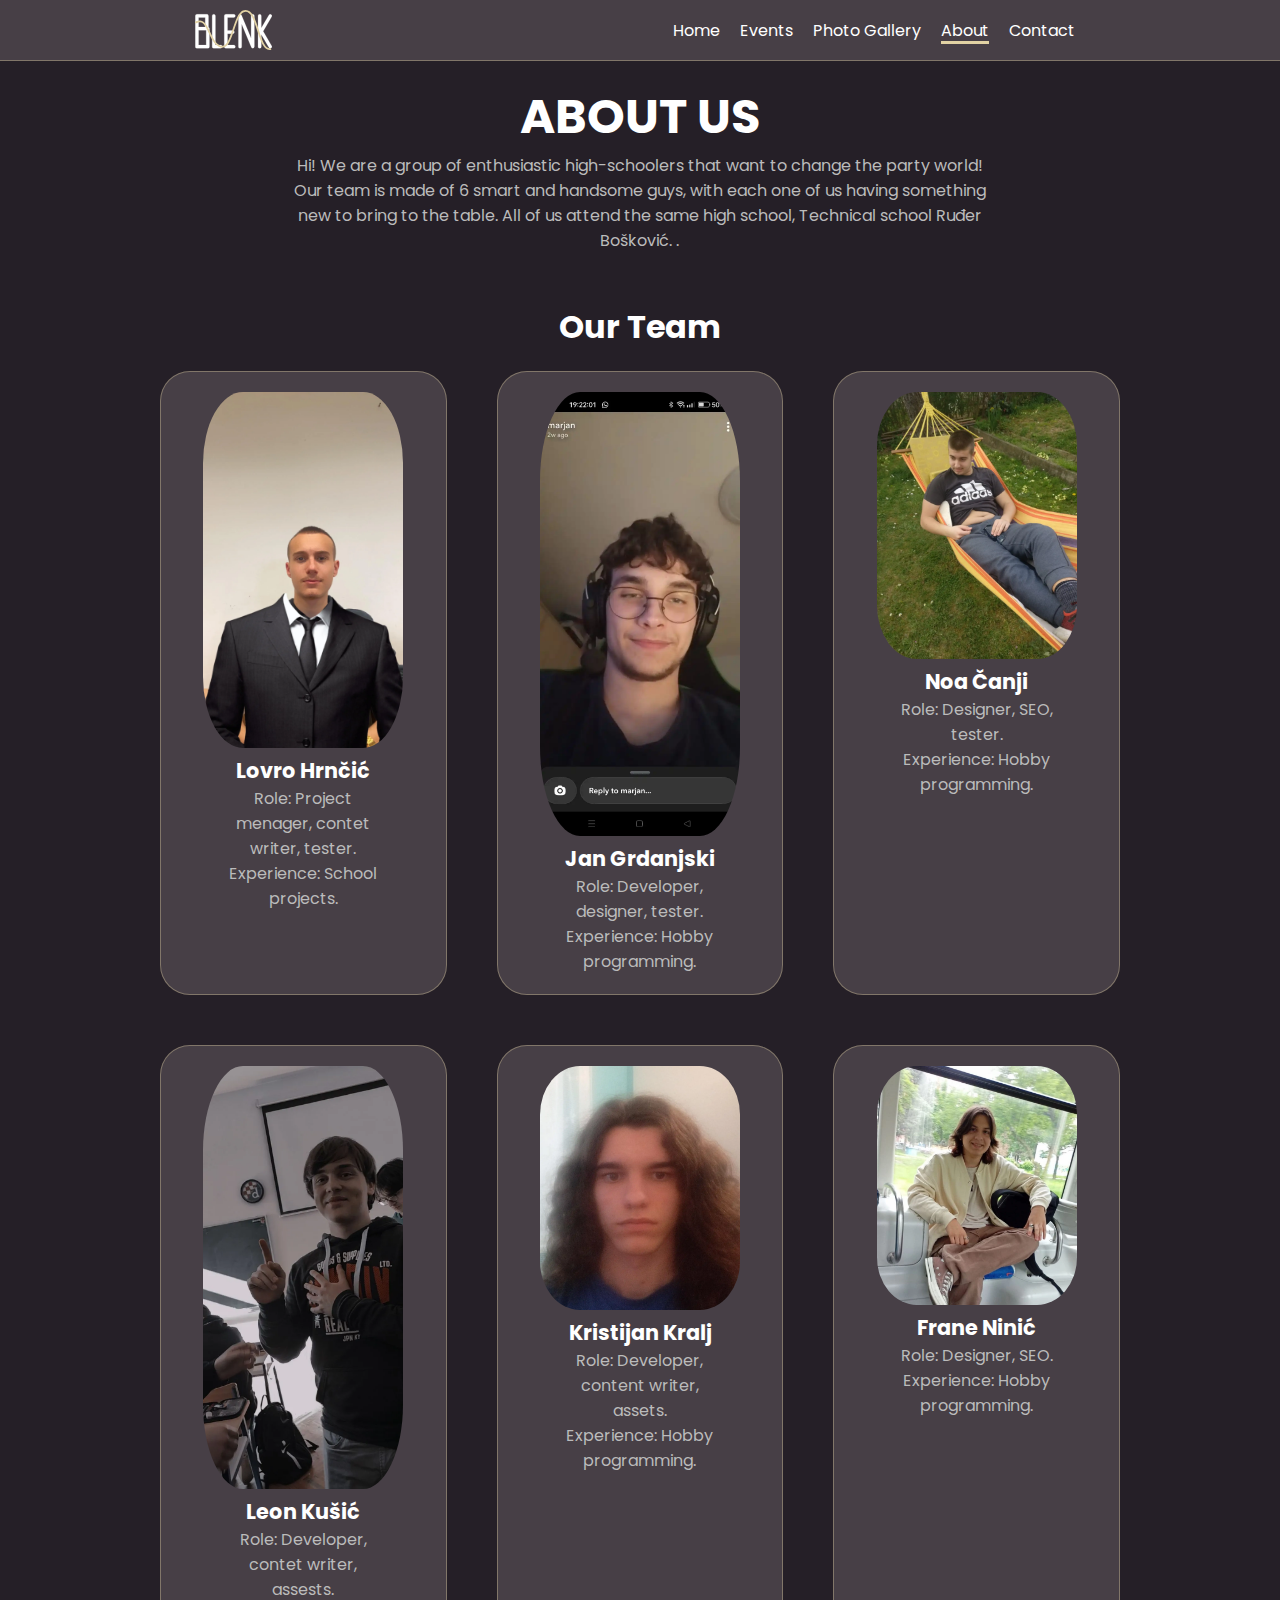
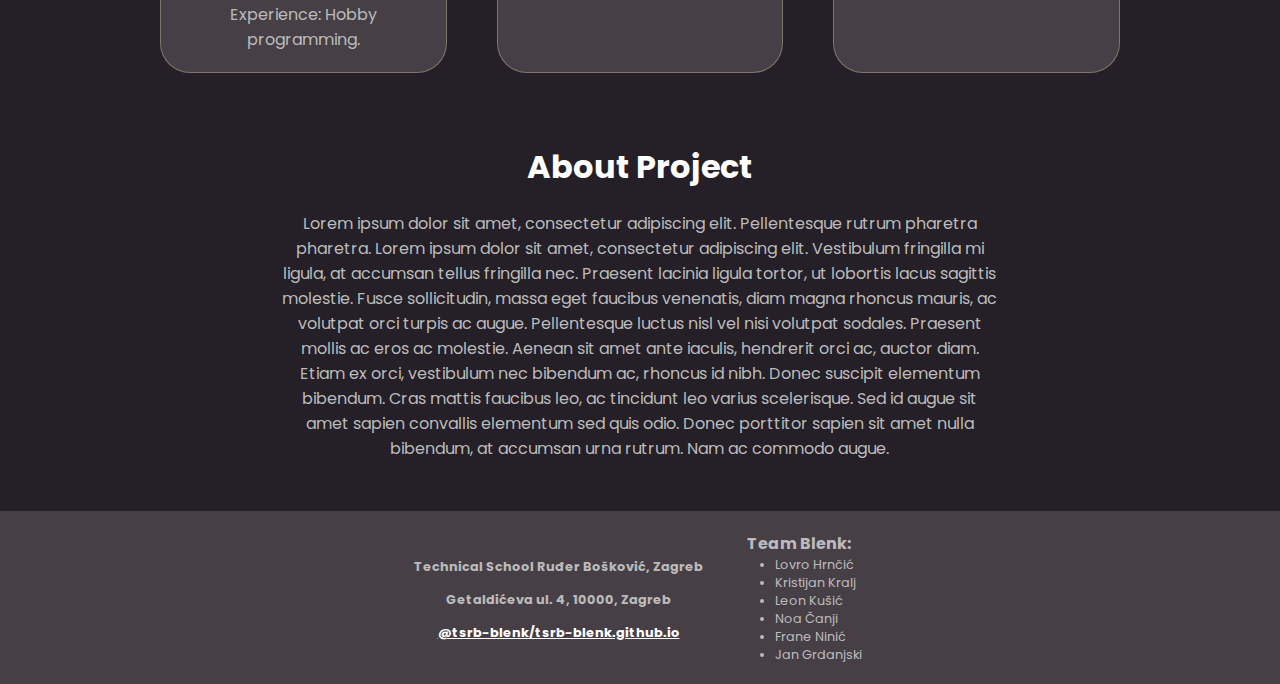
==== about.html @ 00aa0a59 "Update about.html" ====
<!DOCTYPE html>
<html lang="en">
<head>
    <meta charset="UTF-8">
    <meta http-equiv="X-UA-Compatible" content="IE=edge">
    <meta name="viewport" content="width=device-width, initial-scale=1.0">
    <meta name="authors" content="https://github.com/tsrb-blenk">
    <!-- fonts and icons -->
    <link rel="preconnect" href="https://fonts.googleapis.com">
    <link rel="preconnect" href="https://fonts.gstatic.com" crossorigin>
    <link href="https://fonts.googleapis.com/css2?family=Poppins:ital,wght@0,100;0,200;0,300;0,400;0,500;0,600;0,700;0,800;0,900;1,100;1,200;1,300;1,400;1,500;1,600;1,700;1,800;1,900&display=swap" rel="stylesheet">
    <link rel="stylesheet" href="https://cdnjs.cloudflare.com/ajax/libs/font-awesome/6.4.0/css/all.min.css" integrity="sha512-iecdLmaskl7CVkqkXNQ/ZH/XLlvWZOJyj7Yy7tcenmpD1ypASozpmT/E0iPtmFIB46ZmdtAc9eNBvH0H/ZpiBw==" crossorigin="anonymous" referrerpolicy="no-referrer" />
    <!-- stylesheets -->
    <link rel="stylesheet" href="/stylesheets/global.css">
    <link rel="stylesheet" href="/stylesheets/about.css">
    <!-- scripts -->
    <script src="/scripts/nav.js" defer></script>
    <!-- title -->
    <title>About | Blenk</title>

</head>
<body>
    
    <header>
        <nav>
            <img src="/assets/blenklogo.svg" alt="">
            <ul id="nav-links">
                <li><a id="nav-close" onclick="navClose()">CLOSE</a></li>
                <li><a href="/index.html">Home</a></li>
                <li><a href="/events.html">Events</a></li>
                <li><a href="/portfolio.html">Photo Gallery</a></li>
                <li><a href="/about.html" class="active-page">About</a></li>
                <li><a href="/contact.html">Contact</a></li>
            </ul>
            <a id="nav-open" onclick="navOpen()">MENU</a>
        </nav>
    </header>

    <main>
        <section id="title">
            <h1>ABOUT US</h1>
        </section>
        <section id="description">
            <p>Hi! We are a group of enthusiastic high-schoolers that want to change the party world! Our team is made of 6 smart and handsome guys, with each one of us having something new to bring to the table. All of us attend the same high school, Technical school Ruđer Bošković. . </p>
        </section>
      
        <section id="team">
            <h1>Our Team</h1>
            <div id="team-member-grid">
                <div class="team-member">
                    <picture>
                        <source srcset="/assets/about/hrnah.webp" type="image/webp">
                        <img src="/assets/about/hrna.jpg" alt="">
                    </picture>
                    <h3>Lovro Hrnčić</h3>
                    <div class="member-description">
                        <p>Role: Project menager, contet writer, tester.</p>
                        <p>Experience: School projects.</p>
                    </div>
                </div>
                <div class="team-member">
                    <picture>
                        <source srcset="/assets/about/jang.webp" type="image/webp">
                        <img src="/assets/about/jan.jpg" alt="">
                    </picture>
                    <h3>Jan Grdanjski</h3>
                    <div class="member-description">
                        <p>Role: Developer, designer, tester. </p>
                        <p>Experience: Hobby programming.</p>
                    </div>
                </div>
                <div class="team-member">
                    <picture>
                        <source srcset="/assets/about/noa.webp" type="image/webp">
                        <img src="/assets/about/noa.jpg" alt="">
                    </picture>
                    <h3>Noa Čanji</h3>
                    <div class="member-description">
                        <p>Role: Designer, SEO, tester.</p>
                        <p>Experience: Hobby programming.</p>
                    </div>
                </div>
                <div class="team-member">
                    <picture>
                        <source srcset="/assets/about/kusic.webp" type="image/webp">
                        <img src="/assets/about/kusic.jpg" alt="">
                    </picture>
                    <h3>Leon Kušić</h3>
                    <div class="member-description">
                        <p>Role: Developer, contet writer, assests.</p>
                        <p>Experience: Hobby programming.</p>
                    </div>
                </div>
                <div class="team-member">
                    <picture>
                        <source srcset="/assets/about/kiki.webp" type="image/webp">
                        <img src="/assets/about/kiki.jpg" alt="">
                    </picture>
                    <h3>Kristijan Kralj</h3>
                    <div class="member-description">
                        <p>Role: Developer, content writer, assets.</p>
                        <p>Experience: Hobby programming.</p>
                    </div>
                </div>
                <div class="team-member">
                    <picture>
                        <source srcset="/assets/about/frane.webp" type="image/webp">
                        <img src="/assets/about/frane.jpg" alt="">
                    </picture>
                    <h3>Frane Ninić</h3>
                    <div class="member-description">
                        <p>Role: Designer, SEO. </p>
                        <p>Experience: Hobby programming.</p>
                    </div>
                </div>
            </div>
        </section>

        <section id="project">
            <h1>About Project</h1>
            <div id="project-description">
                <p>Lorem ipsum dolor sit amet, consectetur adipiscing elit. Pellentesque rutrum pharetra pharetra. Lorem ipsum dolor sit amet, consectetur adipiscing elit. Vestibulum fringilla mi ligula, at accumsan tellus fringilla nec. Praesent lacinia ligula tortor, ut lobortis lacus sagittis molestie. Fusce sollicitudin, massa eget faucibus venenatis, diam magna rhoncus mauris, ac volutpat orci turpis ac augue. Pellentesque luctus nisl vel nisi volutpat sodales. Praesent mollis ac eros ac molestie. Aenean sit amet ante iaculis, hendrerit orci ac, auctor diam. Etiam ex orci, vestibulum nec bibendum ac, rhoncus id nibh. Donec suscipit elementum bibendum. Cras mattis faucibus leo, ac tincidunt leo varius scelerisque. Sed id augue sit amet sapien convallis elementum sed quis odio. Donec porttitor sapien sit amet nulla bibendum, at accumsan urna rutrum. Nam ac commodo augue.</p>
            </div>
        </section>
    </main>

    <footer>
        <div>
            <h5>
                <i class="fa-solid fa-school"></i>
                Technical School Ruđer Bošković, Zagreb
            </h5>
            <h5>
                <i class="fa-solid fa-location-dot"></i>
                Getaldićeva ul. 4, 10000, Zagreb
            </h5>
            <h5>
                <i class="fa-brands fa-github"></i>
                <a href="https://github.com/tsrb-blenk/tsrb-blenk.github.io" target="_blank">
                    @tsrb-blenk/tsrb-blenk.github.io
                </a>
            </h5>
        </div>
        <div>
            <h4>Team Blenk:</h4>
            <div>
                <ul>
                    <li>Lovro Hrnčić</li>
                    <li>Kristijan Kralj</li>
                    <li>Leon Kušić</li>
                    <li>Noa Čanji</li>
                    <li>Frane Ninić</li>
                    <li>Jan Grdanjski</li>
                </ul>
            </div>
        </div>
    </footer>

</body>
</html>
---- stylesheets/global.css ----
:root {
    --background:   #251f27;

    --header-background:    #473f46;
    --header-text:          #bbbbbb;

    --island-background:    #473f46;
    --island-text:          #bbbbbb;
    
    --footer-background:    #473f46;
    --footer-text:          #bbbbbb;

    --text-1:   #ffffff;
    --text-2:   #bbbbbb;

    --highlight: #e2d2a4;
    --highlight-alpha: #e2d2a460;

    --link:         #ffffff;
    --link-visited: #ffffff;
    --link-hover:   #e2d2a4;
    --link-active:  #e2d2a4;
    /*
    cigane propai daj light theme
    --lbackground:  #d0c29c

    --lheader-background:   #e8daf8f;   
    --lheader-text:          #666666;
    
    --lfooter-background:    #e8daf8f;
    --lfooter-text:          #666666;

    --ltext-1:   #222222;
    --ltext-2:   #555555;

    --llink:         #222222;
    --llink-visited: #555555;
    --llink-hover:   #dc4961;
    --llink-active:  #dc4961;

    --active-page:   #dc4961;  
    */
}


* {
    margin: 0;
    padding: 0;
    font-family: 'Poppins', sans-serif;
    box-sizing: border-box;
}
body {
    background-color: var(--background);
}


h1 {
    font-size: 2rem;
    color: var(--text-1);
}
h2 {
    font-size: 1.5rem;
    color: var(--text-1);
}
h3 {
    font-size: 1.3rem;
    color: var(--text-1);
}
h4 {
    font-size: 1rem;
    color: var(--text-1);
}
h5 {
    font-size: 0.8rem;
    color: var(--text-1);
}
h6 {
    font-size: 0.6rem;
    color: var(--text-1);
}
p {
    color: var(--text-2);
}

a {
    color: var(--link);
}
a:visited {
    color: var(--link-visited);
}
a:hover {
    color: var(--link-hover);
}
a:active-page {
    color: var(--link-active);
}

i {
    padding: 2px;
}

.container {
    margin: 5px 5%;
}

.center {
    display: flex;
    align-items: center;
    justify-content: center;
    flex-direction: column;
}

.button {
    text-decoration: none;
    background: var(--island-background);
    color: var(--text-2);
    margin: 20px 10px 10px 10px;
    border-radius: 10px;
    padding: 10px 20px;
    border: 1px solid var(--highlight-alpha);
}

header {
    background-color: var(--header-background);
    color: var(--header-text);
    border-bottom: 1px solid var(--highlight-alpha);
}
main {
    margin: 20px 10%;
}
@media only screen and (max-width: 450px) {
    main {
        margin: 20px 0;
    }
}

nav {
    display: flex;
    justify-content: space-around;
    align-items: center;
    padding: 10px;
}
nav img {
    height: 40px;
}
nav h1 {
    user-select: none;
}
nav ul {
    list-style: none;
    display: flex;
}
nav ul li {
    padding: 0 10px;
}
nav a {
    position: relative;
    text-decoration: none;
}
nav ul li a[class*="active-page"]::after {
    content: '';
    width: 100%;
    height: 3px;
    background-color: var(--highlight);
    position: absolute;
    left: 0;
    bottom: -2px;    
}
#nav-links {
    z-index: 99;
    visibility: visible;
}
#nav-open, #nav-close {
    display: none;
    user-select: none;
    cursor: pointer;
}
#nav-close {
    margin-top: 12px;
}

@media only screen and (max-width: 600px) {
    #nav-open, #nav-close {
        display: block;
    }
    #nav-links {
        visibility: hidden;
        width: 40%;
        height: 120vh;
        background-color: var(--header-background);
        position: fixed;
        flex-direction: column;
        right: 0;
        top: 0;
    }
    #nav-links li {
        margin: 10px 10px;
    }
}


footer {
    padding: 20px;
    background-color: var(--footer-background);
    color: var(--footer-text);
    display: flex;
    justify-content: center;
}
footer h4, footer h5 {
    color: var(--footer-text);
}
footer div {
    display: flex;
    flex-direction: column;
    align-items: center;
    justify-content: center;
    margin: 0 10px;
}
footer div h5 {
    padding: 2px;
}
footer div ul {
    padding-left: 40px;
}
footer div ul li {
    font-size: 0.8rem;
}
footer i {
    font-size: 1.2rem;
}
@media only screen and (max-width: 600px) {
    footer {
        flex-direction: column;
    }
    footer h4 {
        margin-top: 20px;
    }

}
@media only screen and (max-width: 370px) {
    footer i {
        position: absolute;
        visibility: hidden;
    }
}
---- stylesheets/about.css ----
#title h1 {
    text-align: center;
    font-size: 3rem;
}

#description {
    text-align: center;
    color: var(--text-2);
    width: 70%;
    margin: auto;
}

#team {
    text-align: center;
    position: relative;
    margin: auto;
    width: 70%;
}

#team h1 {
    margin-top: 30px;
    padding: 20px 0 20px 0;
}

.team-member img{
    width: 200px;
    height: auto;
    border-radius: 20%;
}
@media only screen and (max-width: 350px) {
    .team-member img{
        width: 150px;
    }
}

.team-member p {
    width: 70%;
    color: var(--text-2);
    margin: auto;
}

#team-member-grid{
    margin: 0px 10%;
    display: grid;  
    grid-template-columns: repeat(3, 50%);
    gap: 50px;
    justify-content: center;
}

@media only screen and (max-width: 1100px) {
    #team-member-grid{
        grid-template-columns: repeat(2, 75%);
    }
}

@media only screen and (max-width: 800px) {
    #team-member-grid{
        margin: 0;
        grid-template-columns: repeat(1, 100%);
    }
}

.team-member {
    text-align: center;
    background-color: var(--island-background);
    padding: 20px;
    border-radius: 30px;
    border: 1px solid var(--highlight-alpha);
}

#project {
    text-align: center;
    width: 70%;
    margin: auto;
}

#project h1 {
    margin-top: 50px;
    padding: 20px 0 20px 0;
}

#project-description {
    color: var(--text-2);
    width: 100%;
    margin: auto;
    margin-bottom: 50px;
}
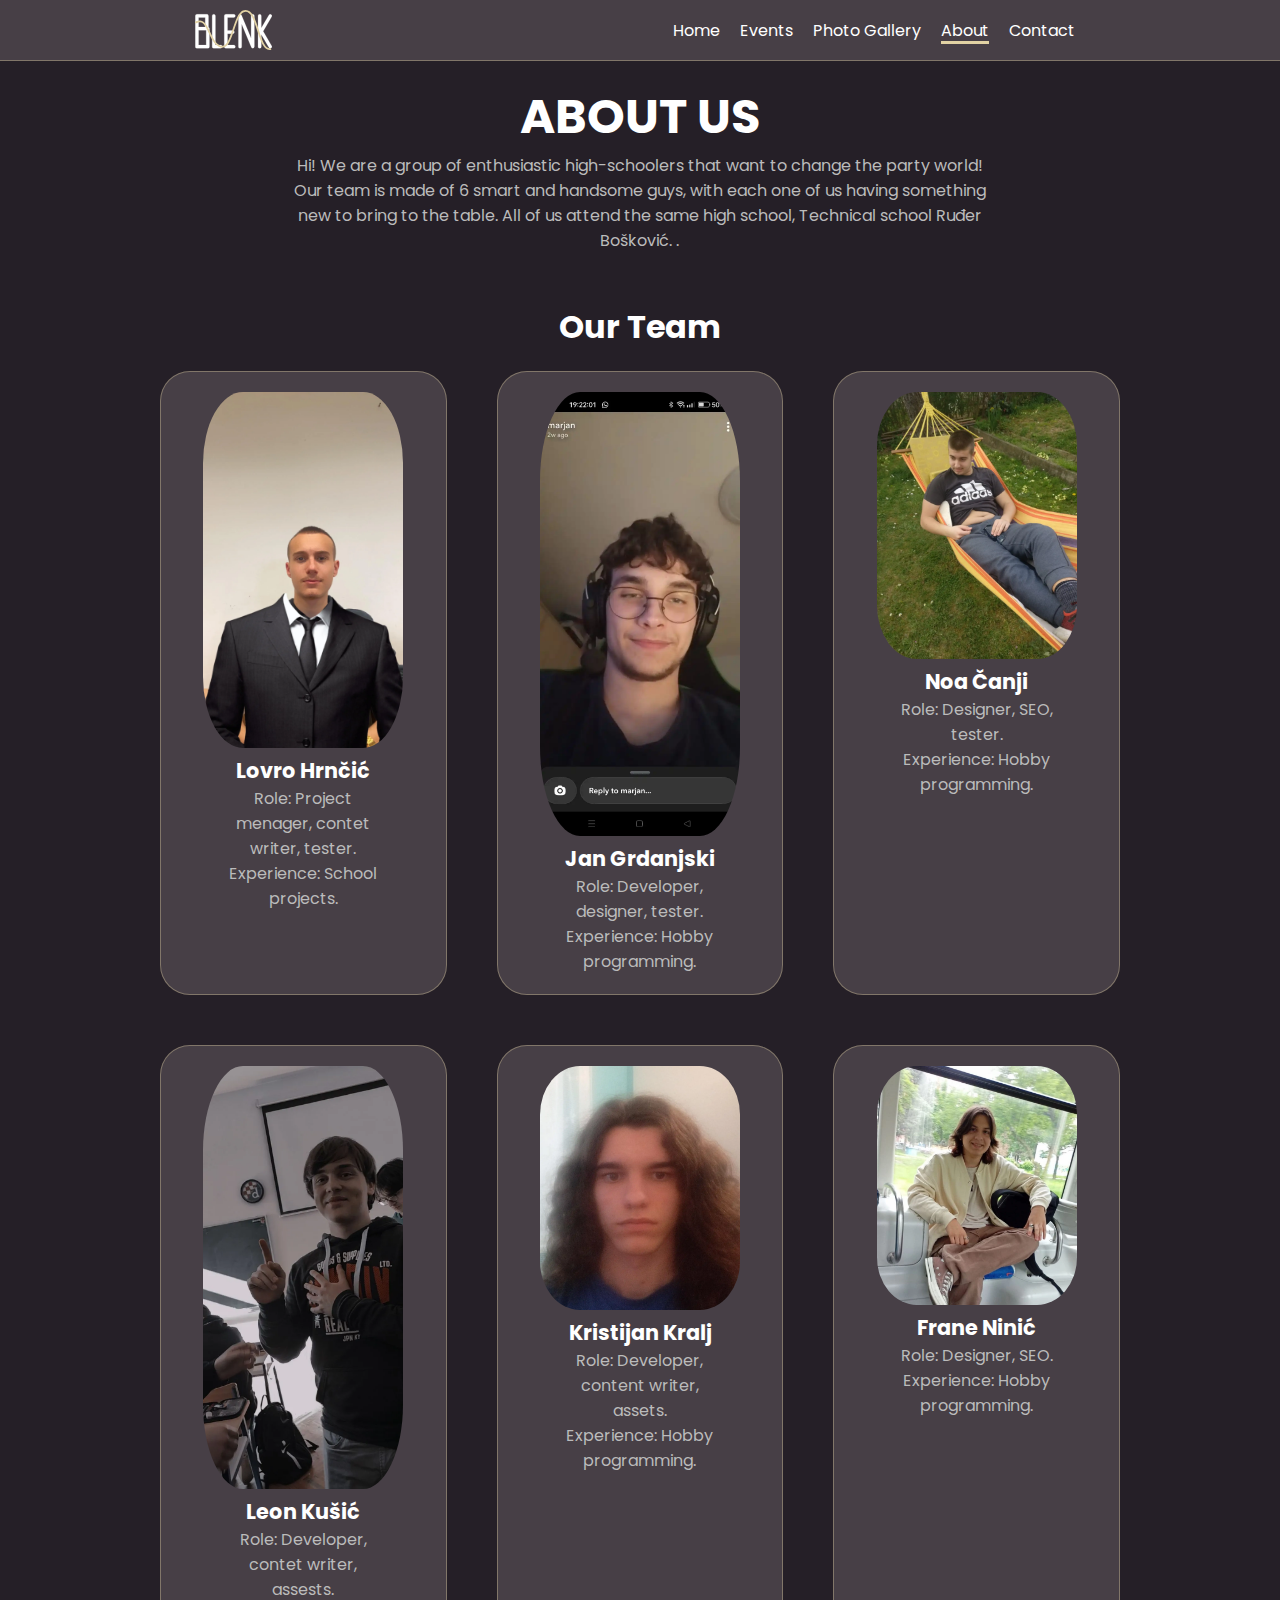
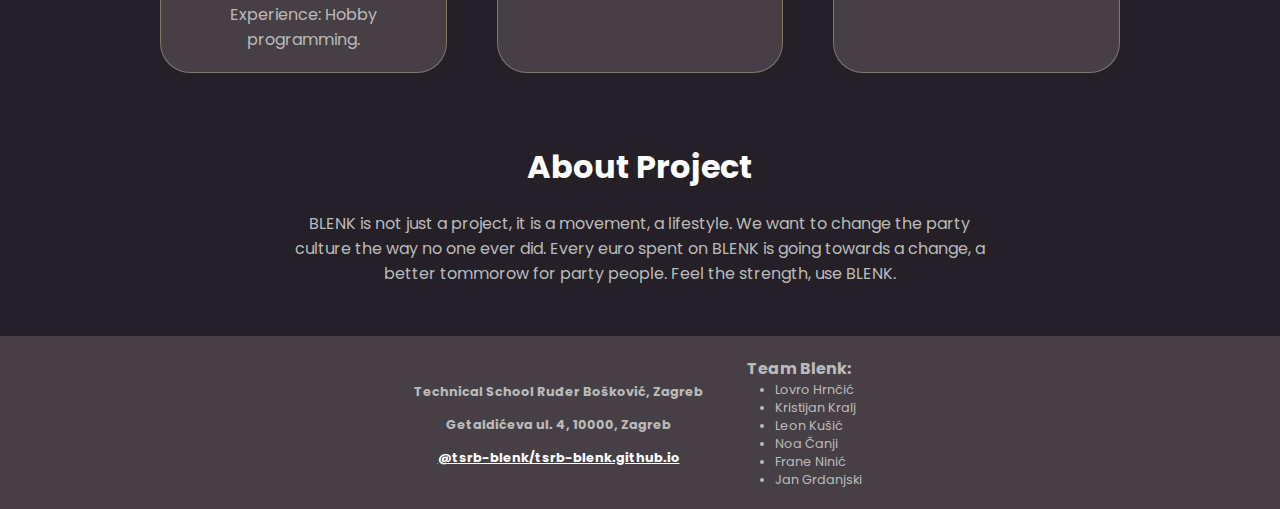
==== commit 3dc7b4ff: "Update about.html" ====
--- a/about.html
+++ b/about.html
@@ -23,7 +23,7 @@
     
     <header>
         <nav>
-            <img src="/assets/blenklogo.svg" alt="">
+            <img src="/assets/blenklogo.svg" alt="Blenk Logo">
             <ul id="nav-links">
                 <li><a id="nav-close" onclick="navClose()">CLOSE</a></li>
                 <li><a href="/index.html">Home</a></li>
@@ -50,7 +50,7 @@
                 <div class="team-member">
                     <picture>
                         <source srcset="/assets/about/hrnah.webp" type="image/webp">
-                        <img src="/assets/about/hrna.jpg" alt="">
+                        <img src="/assets/about/hrna.jpg" alt="Lovro Hrnčić">
                     </picture>
                     <h3>Lovro Hrnčić</h3>
                     <div class="member-description">
@@ -61,7 +61,7 @@
                 <div class="team-member">
                     <picture>
                         <source srcset="/assets/about/jang.webp" type="image/webp">
-                        <img src="/assets/about/jan.jpg" alt="">
+                        <img src="/assets/about/jan.jpg" alt="Jan Grdanjski">
                     </picture>
                     <h3>Jan Grdanjski</h3>
                     <div class="member-description">
@@ -72,7 +72,7 @@
                 <div class="team-member">
                     <picture>
                         <source srcset="/assets/about/noa.webp" type="image/webp">
-                        <img src="/assets/about/noa.jpg" alt="">
+                        <img src="/assets/about/noa.jpg" alt="Noa Čanji">
                     </picture>
                     <h3>Noa Čanji</h3>
                     <div class="member-description">
@@ -83,7 +83,7 @@
                 <div class="team-member">
                     <picture>
                         <source srcset="/assets/about/kusic.webp" type="image/webp">
-                        <img src="/assets/about/kusic.jpg" alt="">
+                        <img src="/assets/about/kusic.jpg" alt="Leon Kusic">
                     </picture>
                     <h3>Leon Kušić</h3>
                     <div class="member-description">
@@ -94,7 +94,7 @@
                 <div class="team-member">
                     <picture>
                         <source srcset="/assets/about/kiki.webp" type="image/webp">
-                        <img src="/assets/about/kiki.jpg" alt="">
+                        <img src="/assets/about/kiki.jpg" alt="Kristijan Kralj">
                     </picture>
                     <h3>Kristijan Kralj</h3>
                     <div class="member-description">
@@ -105,7 +105,7 @@
                 <div class="team-member">
                     <picture>
                         <source srcset="/assets/about/frane.webp" type="image/webp">
-                        <img src="/assets/about/frane.jpg" alt="">
+                        <img src="/assets/about/frane.jpg" alt="Frane Ninić">
                     </picture>
                     <h3>Frane Ninić</h3>
                     <div class="member-description">
@@ -119,7 +119,7 @@
         <section id="project">
             <h1>About Project</h1>
             <div id="project-description">
-                <p>Lorem ipsum dolor sit amet, consectetur adipiscing elit. Pellentesque rutrum pharetra pharetra. Lorem ipsum dolor sit amet, consectetur adipiscing elit. Vestibulum fringilla mi ligula, at accumsan tellus fringilla nec. Praesent lacinia ligula tortor, ut lobortis lacus sagittis molestie. Fusce sollicitudin, massa eget faucibus venenatis, diam magna rhoncus mauris, ac volutpat orci turpis ac augue. Pellentesque luctus nisl vel nisi volutpat sodales. Praesent mollis ac eros ac molestie. Aenean sit amet ante iaculis, hendrerit orci ac, auctor diam. Etiam ex orci, vestibulum nec bibendum ac, rhoncus id nibh. Donec suscipit elementum bibendum. Cras mattis faucibus leo, ac tincidunt leo varius scelerisque. Sed id augue sit amet sapien convallis elementum sed quis odio. Donec porttitor sapien sit amet nulla bibendum, at accumsan urna rutrum. Nam ac commodo augue.</p>
+                <p>BLENK is not just a project, it is a movement, a lifestyle. We want to change the party culture the way no one ever did. Every euro spent on BLENK is going towards a change, a better tommorow for party people. Feel the strength, use BLENK.</p>
             </div>
         </section>
     </main>
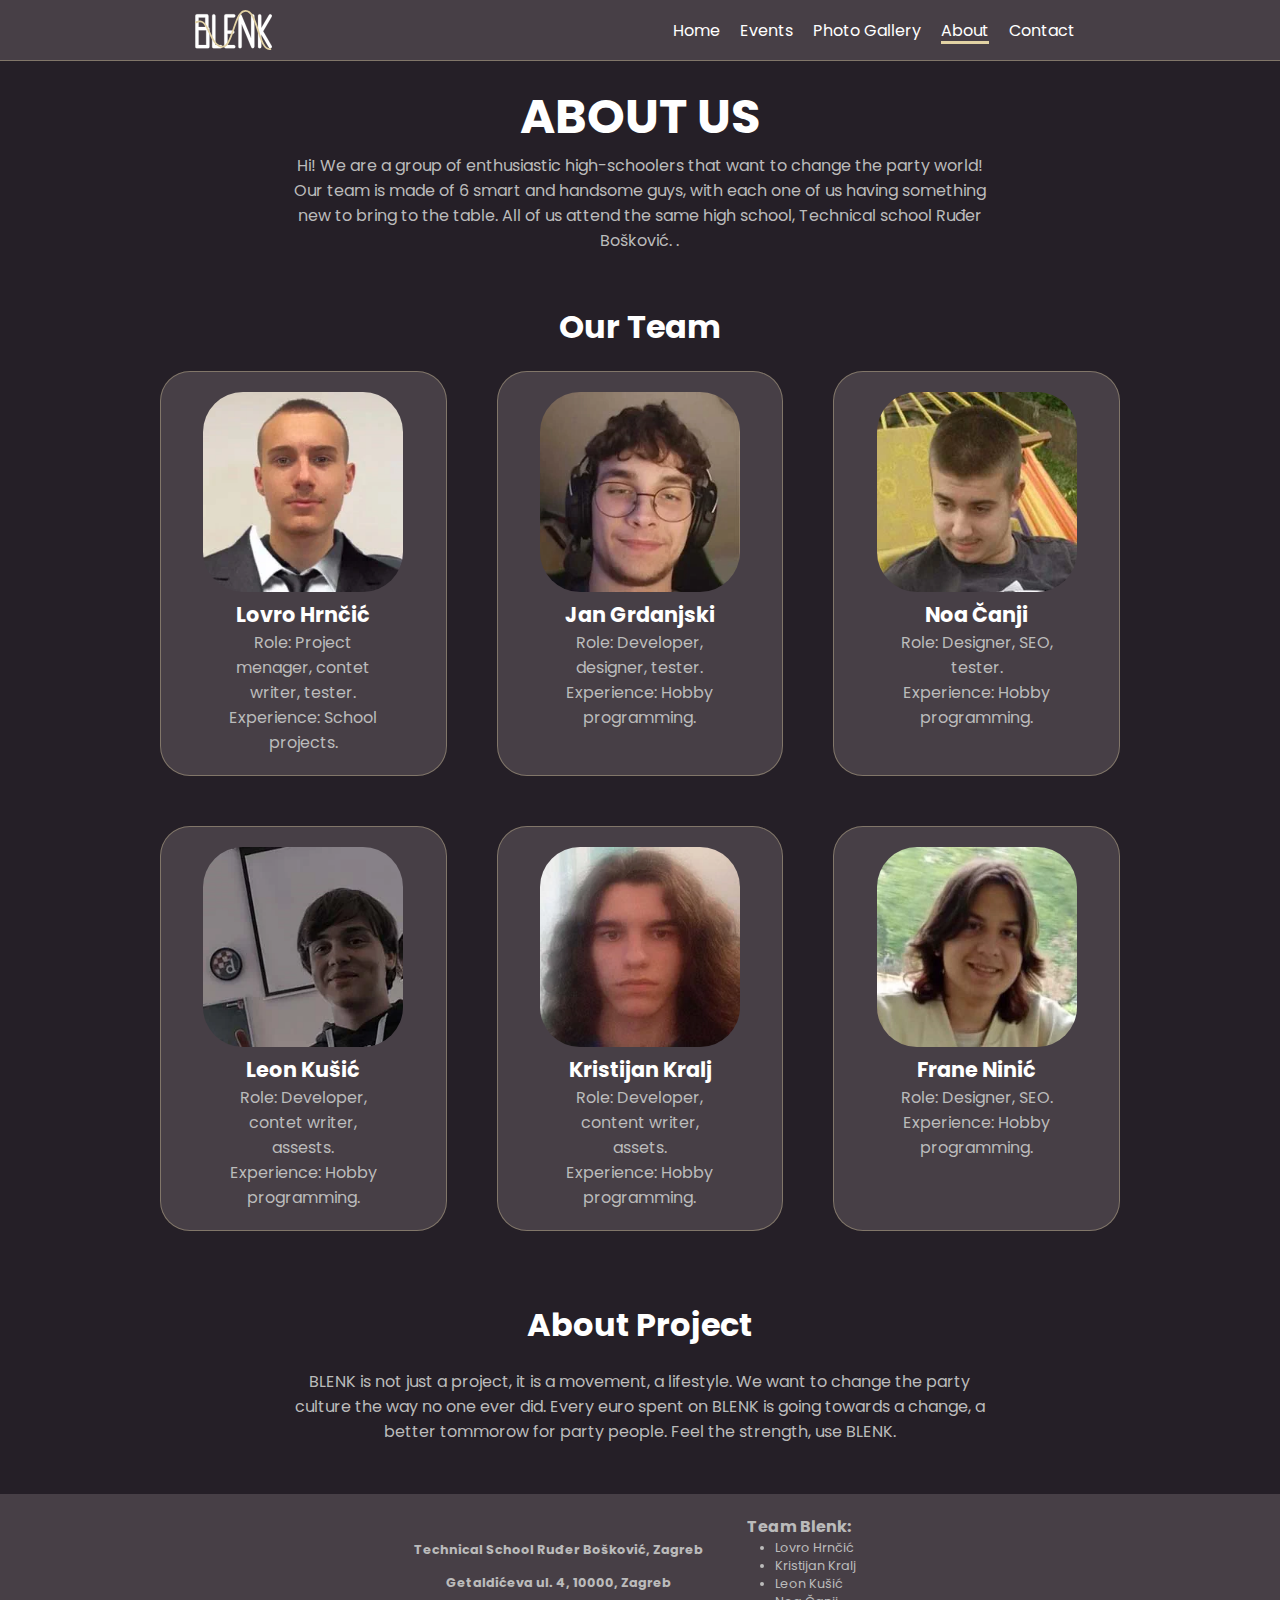
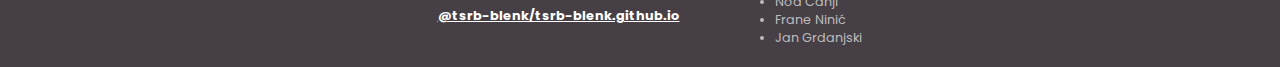
==== commit 6a121dbb: ".'.'" ====
--- a/about.html
+++ b/about.html
@@ -49,7 +49,7 @@
             <div id="team-member-grid">
                 <div class="team-member">
                     <picture>
-                        <source srcset="/assets/about/hrnah.webp" type="image/webp">
+                        <source srcset="/assets/about/hrna.webp" type="image/webp">
                         <img src="/assets/about/hrna.jpg" alt="Lovro Hrnčić">
                     </picture>
                     <h3>Lovro Hrnčić</h3>
@@ -60,7 +60,7 @@
                 </div>
                 <div class="team-member">
                     <picture>
-                        <source srcset="/assets/about/jang.webp" type="image/webp">
+                        <source srcset="/assets/about/jan.webp" type="image/webp">
                         <img src="/assets/about/jan.jpg" alt="Jan Grdanjski">
                     </picture>
                     <h3>Jan Grdanjski</h3>
@@ -93,8 +93,8 @@
                 </div>
                 <div class="team-member">
                     <picture>
-                        <source srcset="/assets/about/kiki.webp" type="image/webp">
-                        <img src="/assets/about/kiki.jpg" alt="Kristijan Kralj">
+                        <source srcset="/assets/about/kristijan.webp" type="image/webp">
+                        <img src="/assets/about/kristijan.jpg" alt="Kristijan Kralj">
                     </picture>
                     <h3>Kristijan Kralj</h3>
                     <div class="member-description">
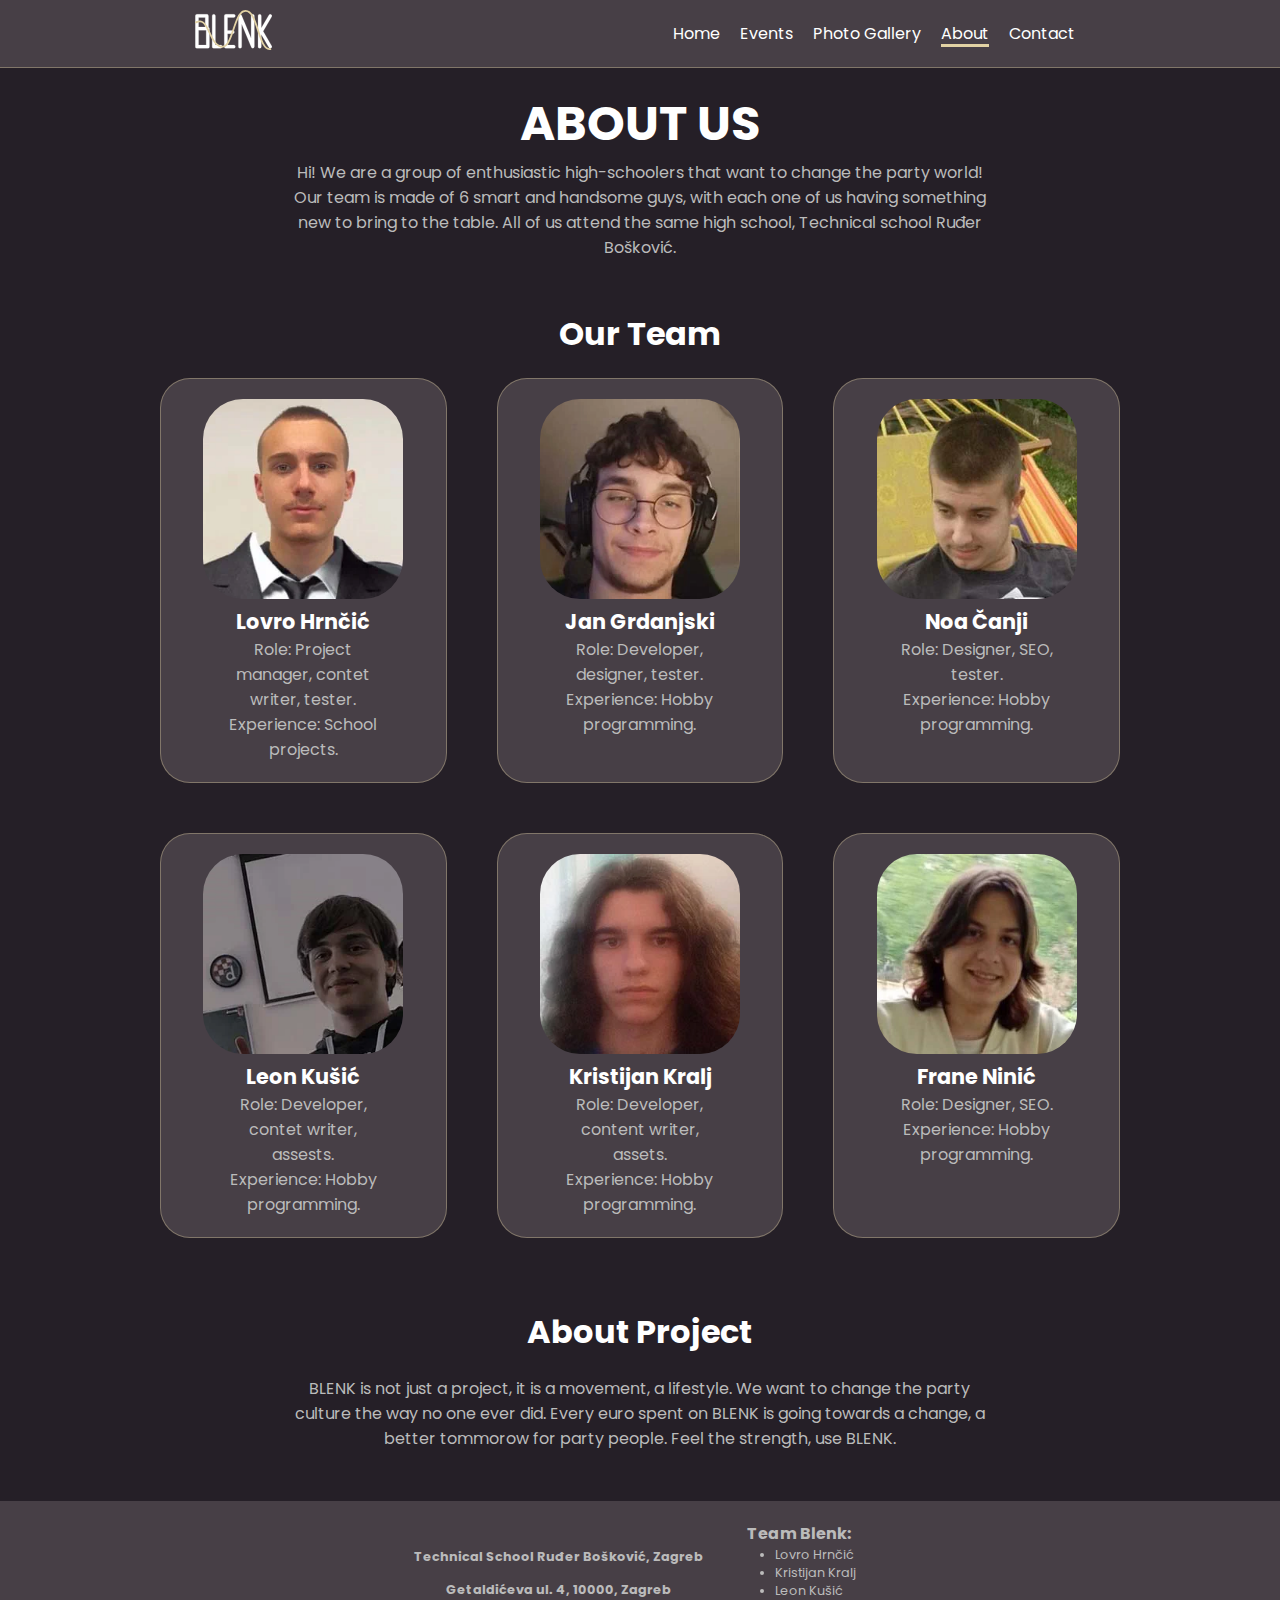
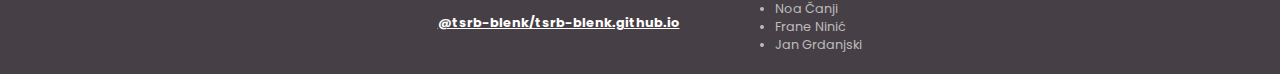
==== commit 2f88962f: "'.'" ====
--- a/about.html
+++ b/about.html
@@ -23,7 +23,7 @@
     
     <header>
         <nav>
-            <img src="/assets/blenklogo.svg" alt="Blenk Logo">
+            <a href="/index.html"><img src="/assets/blenklogo.svg" alt="Blenk Logo"></a>
             <ul id="nav-links">
                 <li><a id="nav-close" onclick="navClose()">CLOSE</a></li>
                 <li><a href="/index.html">Home</a></li>
@@ -41,7 +41,13 @@
             <h1>ABOUT US</h1>
         </section>
         <section id="description">
-            <p>Hi! We are a group of enthusiastic high-schoolers that want to change the party world! Our team is made of 6 smart and handsome guys, with each one of us having something new to bring to the table. All of us attend the same high school, Technical school Ruđer Bošković. . </p>
+            <p>
+                Hi! We are a group of enthusiastic high-schoolers that
+                want to change the party world! Our team is made of 6
+                smart and handsome guys, with each one of us having
+                something new to bring to the table. All of us attend
+                the same high school, Technical school Ruđer Bošković.
+            </p>
         </section>
       
         <section id="team">
@@ -54,7 +60,7 @@
                     </picture>
                     <h3>Lovro Hrnčić</h3>
                     <div class="member-description">
-                        <p>Role: Project menager, contet writer, tester.</p>
+                        <p>Role: Project manager, contet writer, tester.</p>
                         <p>Experience: School projects.</p>
                     </div>
                 </div>
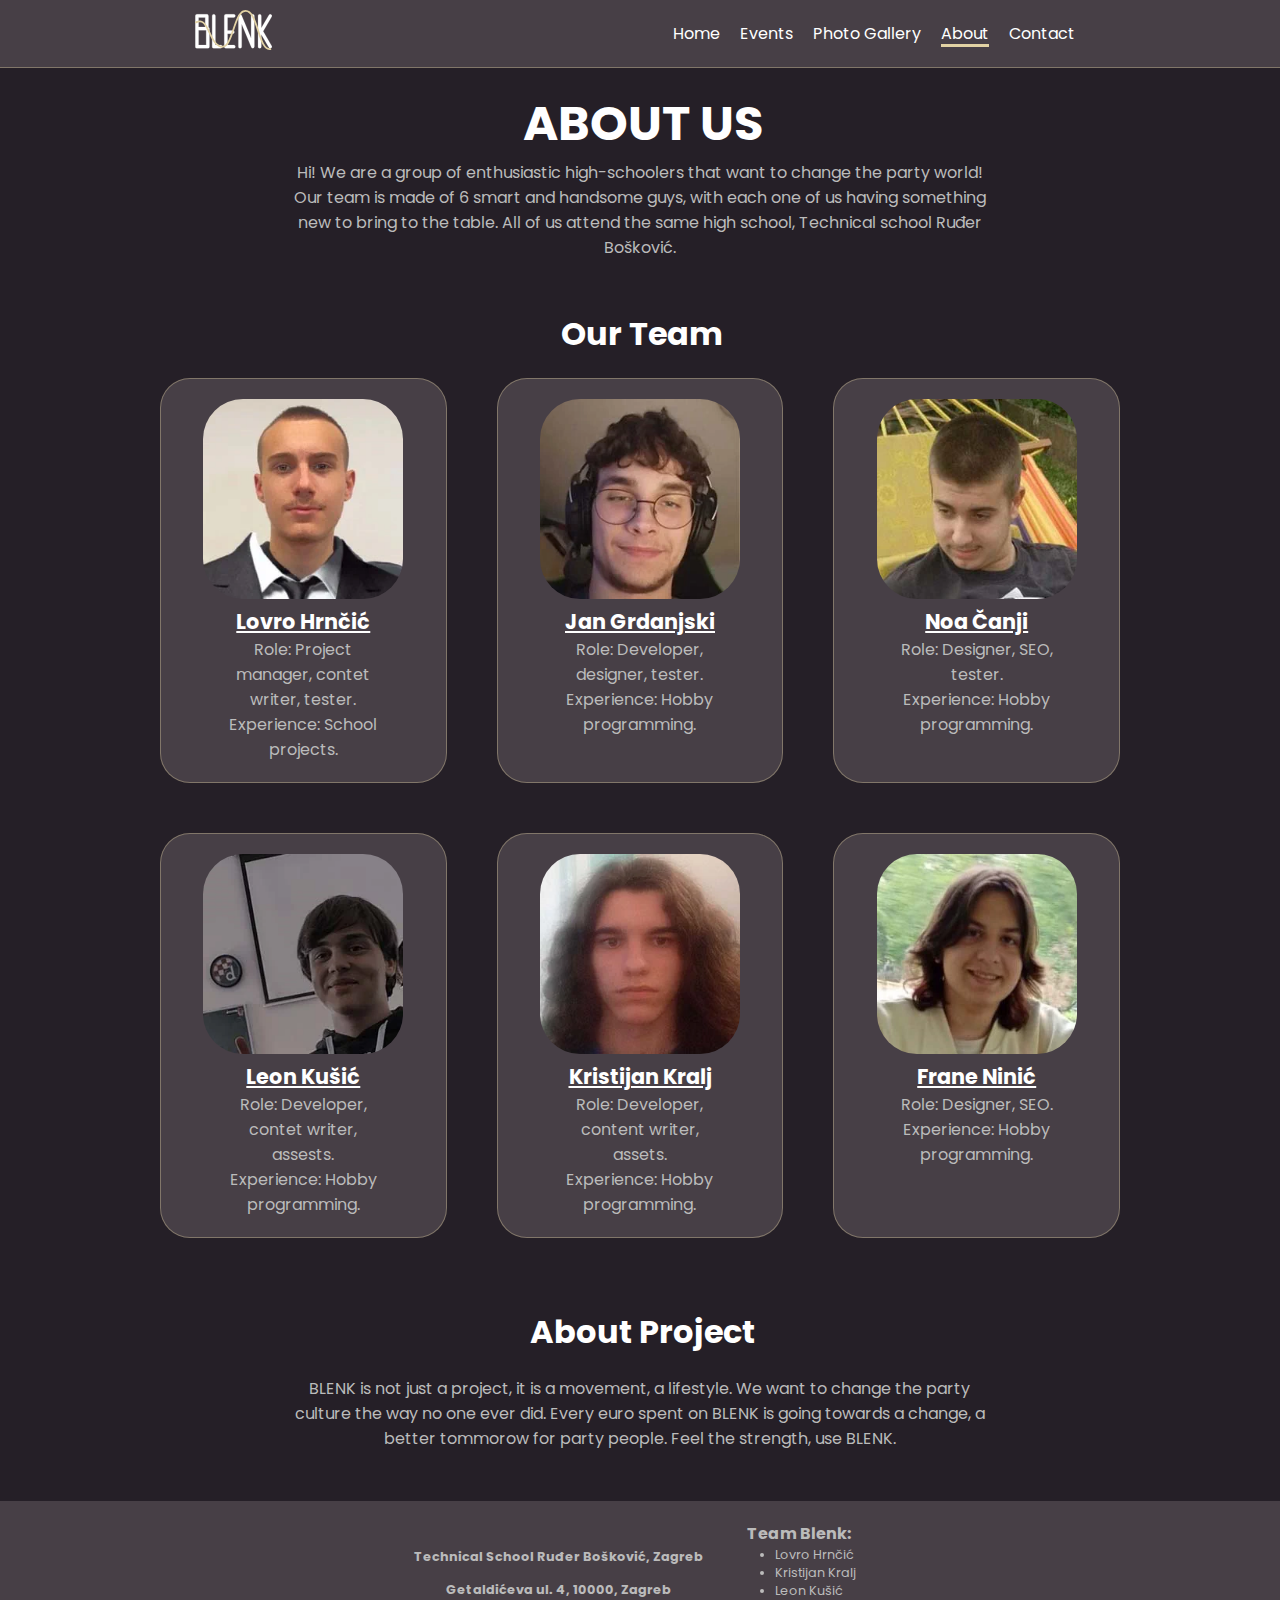
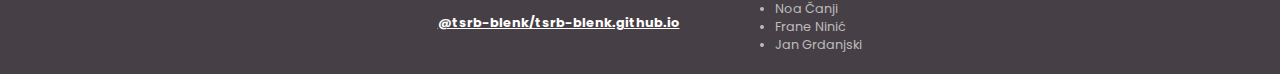
==== commit dc5a7bf8: "." ====
--- a/about.html
+++ b/about.html
@@ -58,7 +58,7 @@
                         <source srcset="/assets/about/hrna.webp" type="image/webp">
                         <img src="/assets/about/hrna.jpg" alt="Lovro Hrnčić">
                     </picture>
-                    <h3>Lovro Hrnčić</h3>
+                    <a href="https://lovrohrncic23.wixsite.com/lovro-hrna-hrncic/" target="_blank"><h3>Lovro Hrnčić</h3></a>
                     <div class="member-description">
                         <p>Role: Project manager, contet writer, tester.</p>
                         <p>Experience: School projects.</p>
@@ -69,7 +69,7 @@
                         <source srcset="/assets/about/jan.webp" type="image/webp">
                         <img src="/assets/about/jan.jpg" alt="Jan Grdanjski">
                     </picture>
-                    <h3>Jan Grdanjski</h3>
+                    <a href="https://jangrdanjski.com/" target="_blank"><h3>Jan Grdanjski</h3></a>
                     <div class="member-description">
                         <p>Role: Developer, designer, tester. </p>
                         <p>Experience: Hobby programming.</p>
@@ -80,7 +80,7 @@
                         <source srcset="/assets/about/noa.webp" type="image/webp">
                         <img src="/assets/about/noa.jpg" alt="Noa Čanji">
                     </picture>
-                    <h3>Noa Čanji</h3>
+                    <a href="https://sefdzoni.github.io/" target="_blank"><h3>Noa Čanji</h3></a>
                     <div class="member-description">
                         <p>Role: Designer, SEO, tester.</p>
                         <p>Experience: Hobby programming.</p>
@@ -91,7 +91,7 @@
                         <source srcset="/assets/about/kusic.webp" type="image/webp">
                         <img src="/assets/about/kusic.jpg" alt="Leon Kusic">
                     </picture>
-                    <h3>Leon Kušić</h3>
+                    <a href="https://leonkusic2005.wixsite.com/websjediste" target="_blank"><h3>Leon Kušić</h3></a>
                     <div class="member-description">
                         <p>Role: Developer, contet writer, assests.</p>
                         <p>Experience: Hobby programming.</p>
@@ -102,7 +102,7 @@
                         <source srcset="/assets/about/kristijan.webp" type="image/webp">
                         <img src="/assets/about/kristijan.jpg" alt="Kristijan Kralj">
                     </picture>
-                    <h3>Kristijan Kralj</h3>
+                    <a href="http://kristijan-kralj.from.hr/" target="_blank"><h3>Kristijan Kralj</h3></a>
                     <div class="member-description">
                         <p>Role: Developer, content writer, assets.</p>
                         <p>Experience: Hobby programming.</p>
@@ -113,7 +113,7 @@
                         <source srcset="/assets/about/frane.webp" type="image/webp">
                         <img src="/assets/about/frane.jpg" alt="Frane Ninić">
                     </picture>
-                    <h3>Frane Ninić</h3>
+                    <a href="https://fninic266.wixsite.com/my-site" target="_blank"><h3>Frane Ninić</h3></a>
                     <div class="member-description">
                         <p>Role: Designer, SEO. </p>
                         <p>Experience: Hobby programming.</p>
--- a/stylesheets/global.css
+++ b/stylesheets/global.css
@@ -57,6 +57,7 @@
 h1 {
     font-size: 2rem;
     color: var(--text-1);
+    margin-left: 5px;
 }
 h2 {
     font-size: 1.5rem;
--- a/stylesheets/about.css
+++ b/stylesheets/about.css
@@ -58,6 +58,9 @@
         margin: 0;
         grid-template-columns: repeat(1, 100%);
     }
+    #title h1 {
+        font-size: 2rem;
+    }
 }
 
 .team-member {
